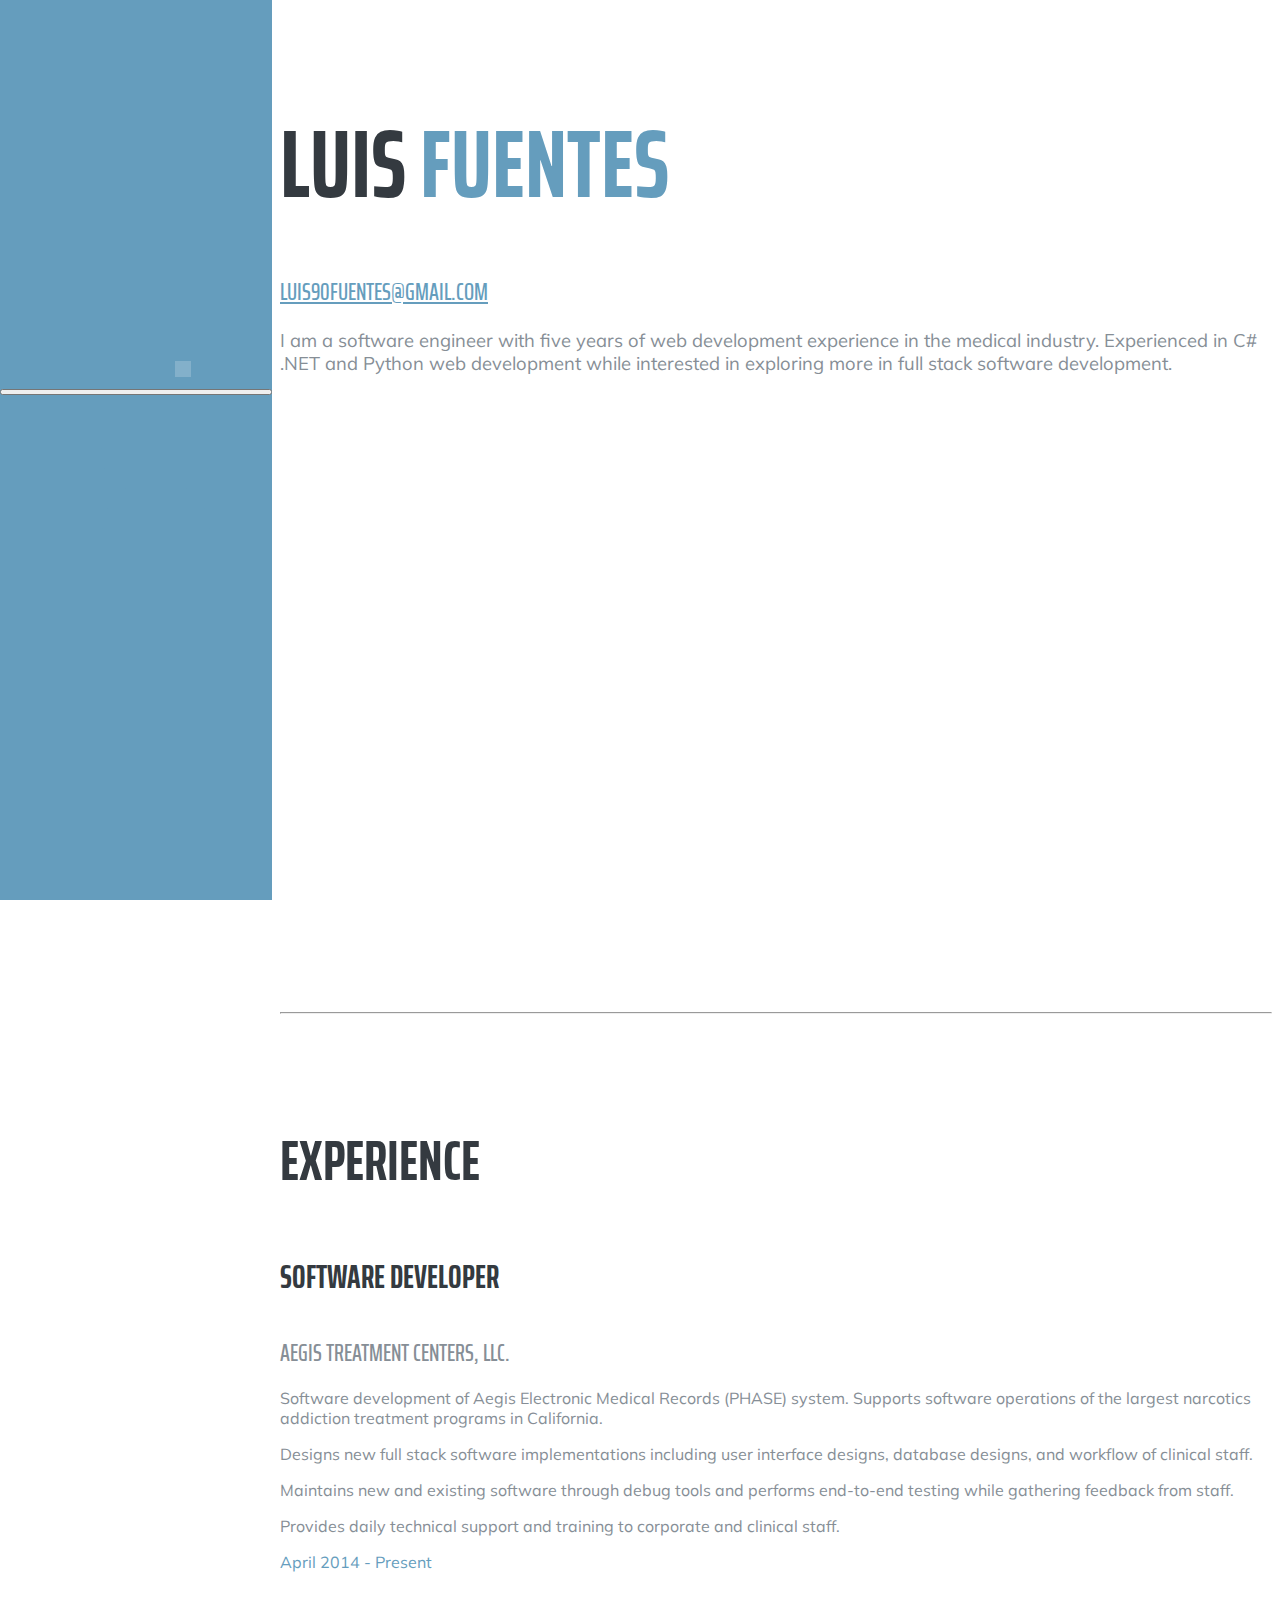
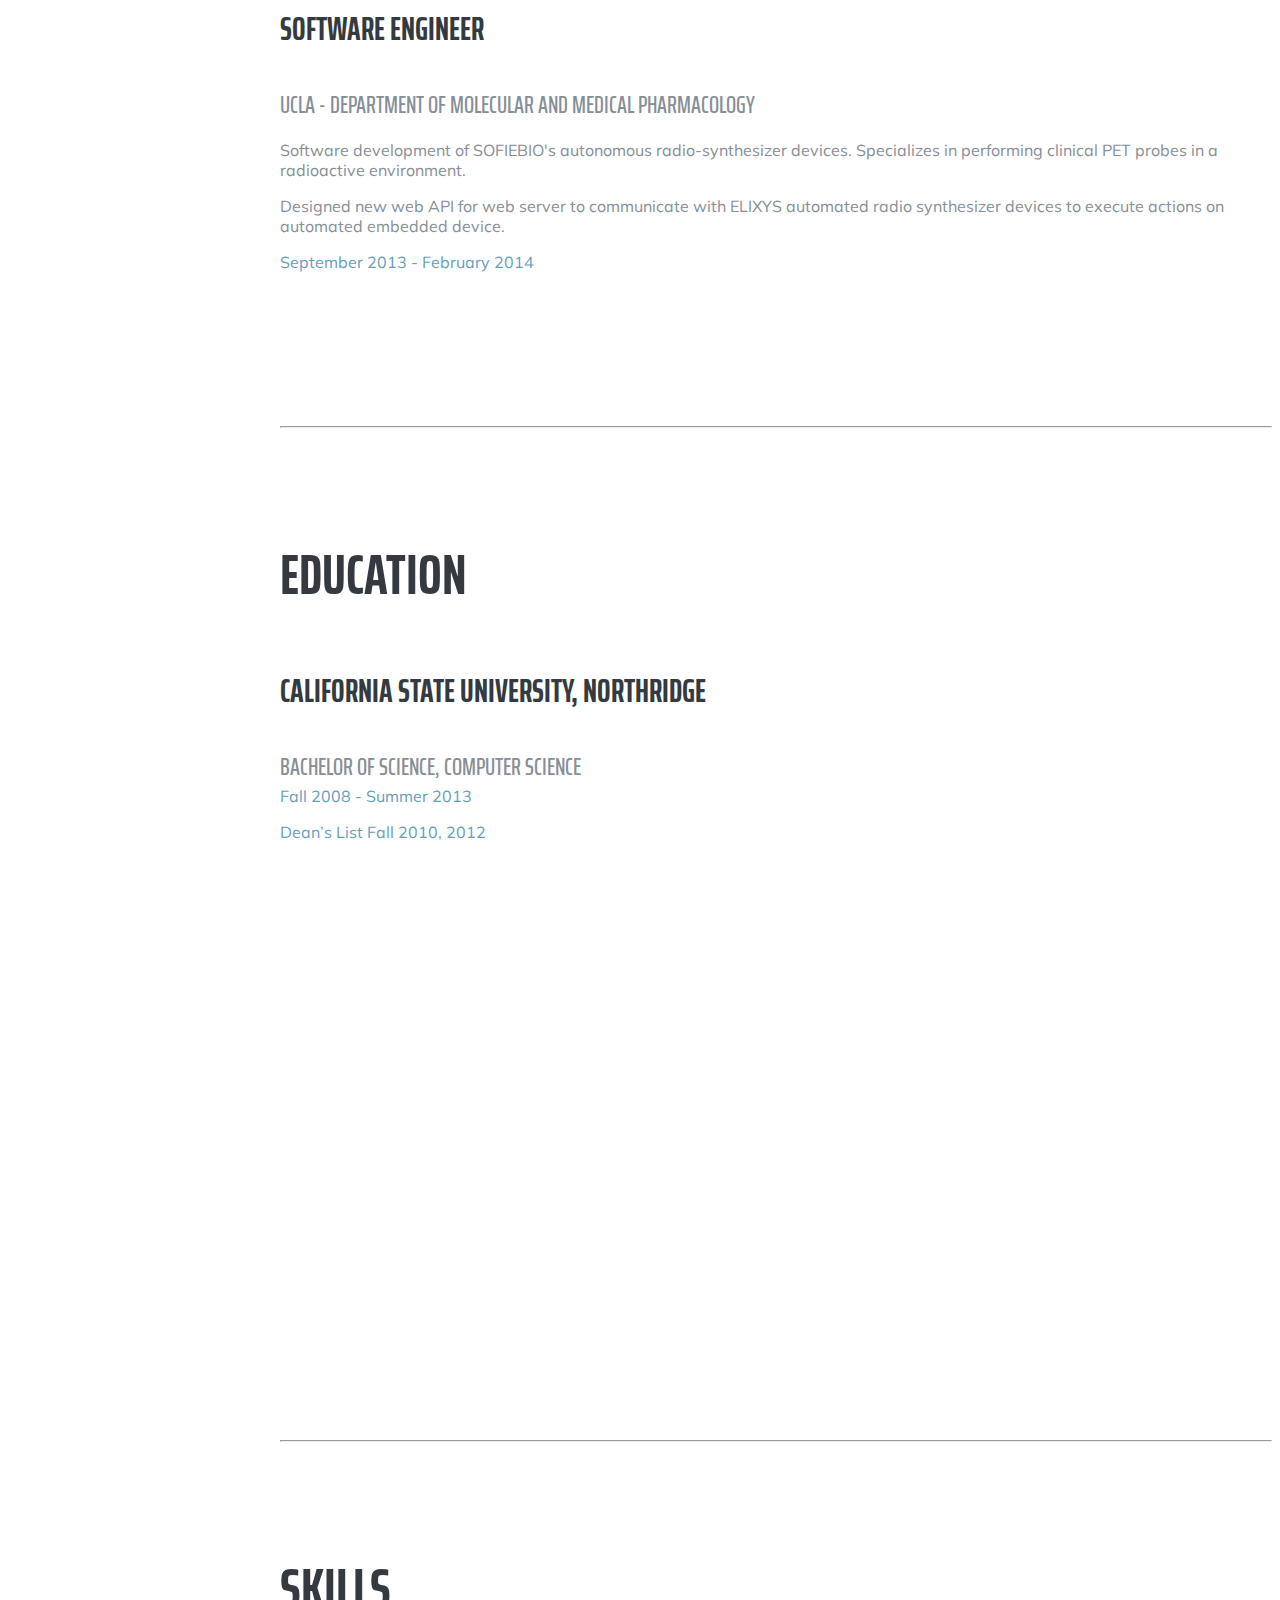
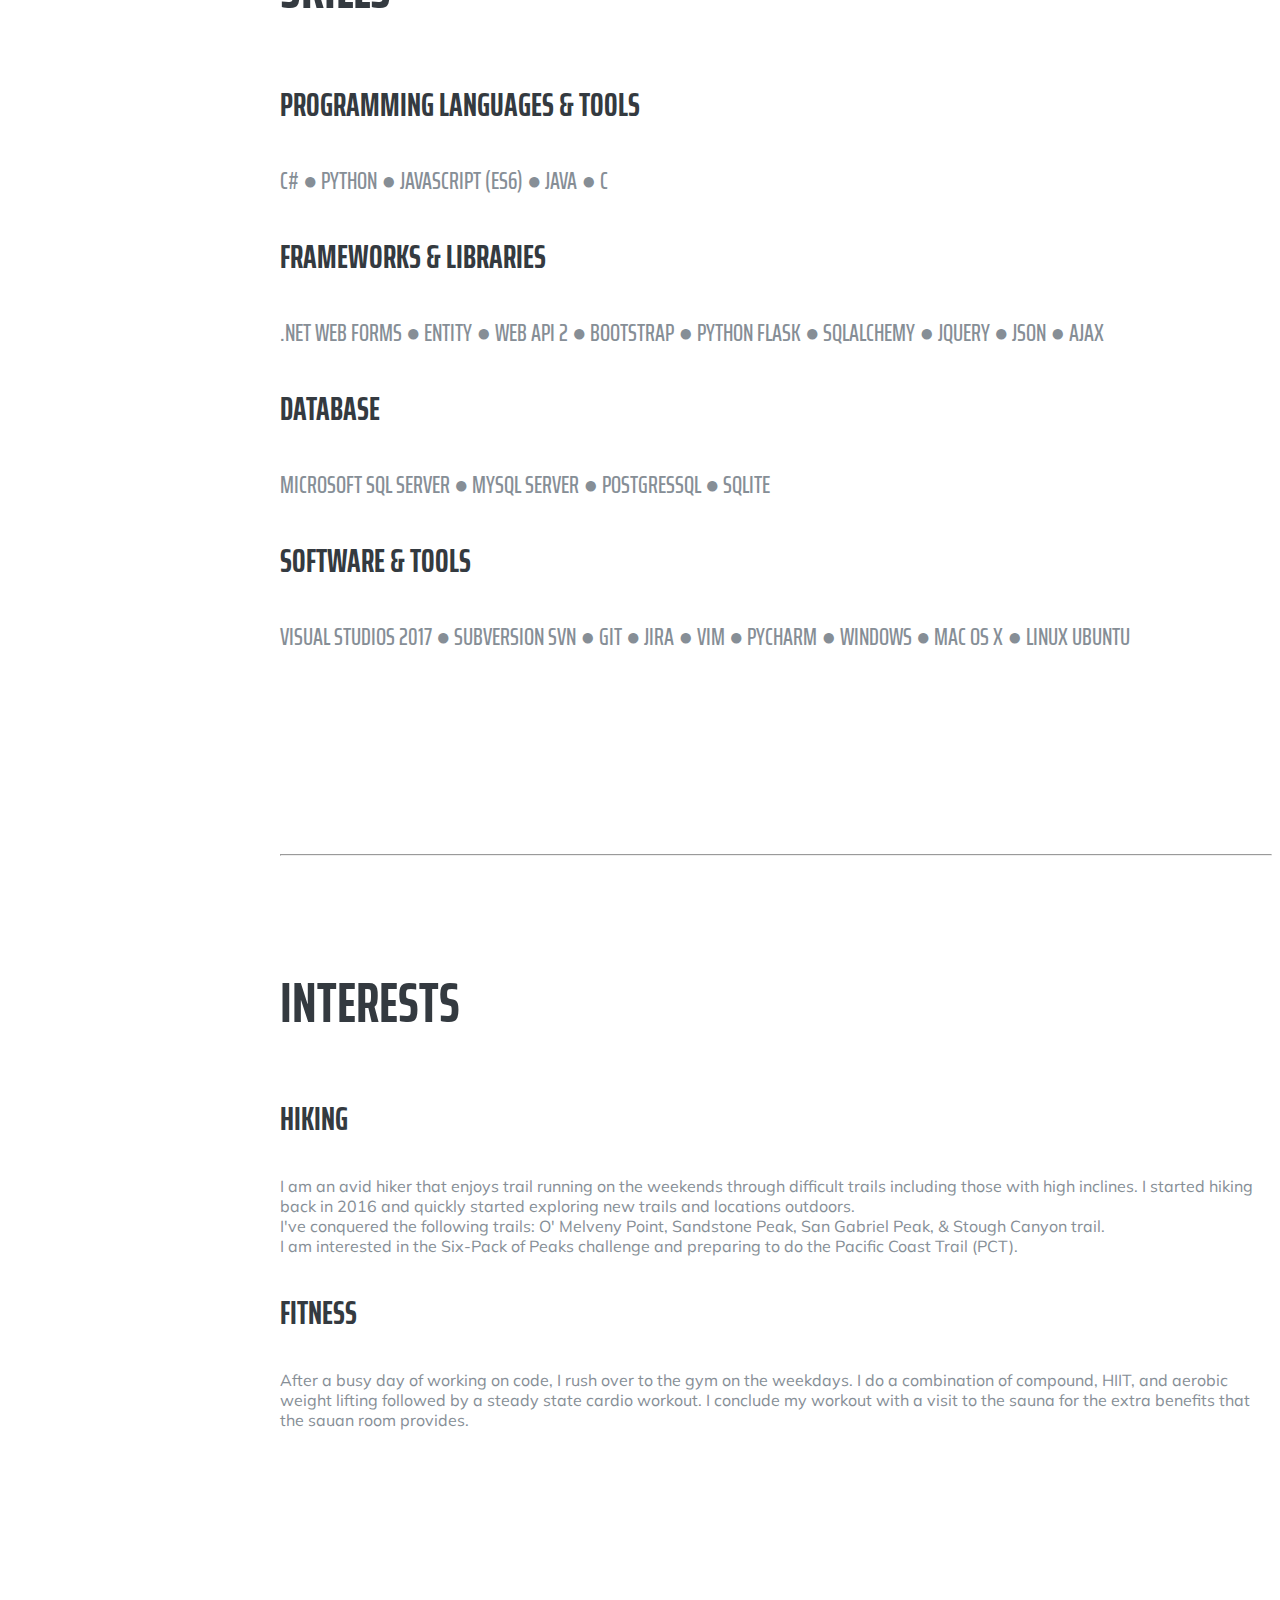
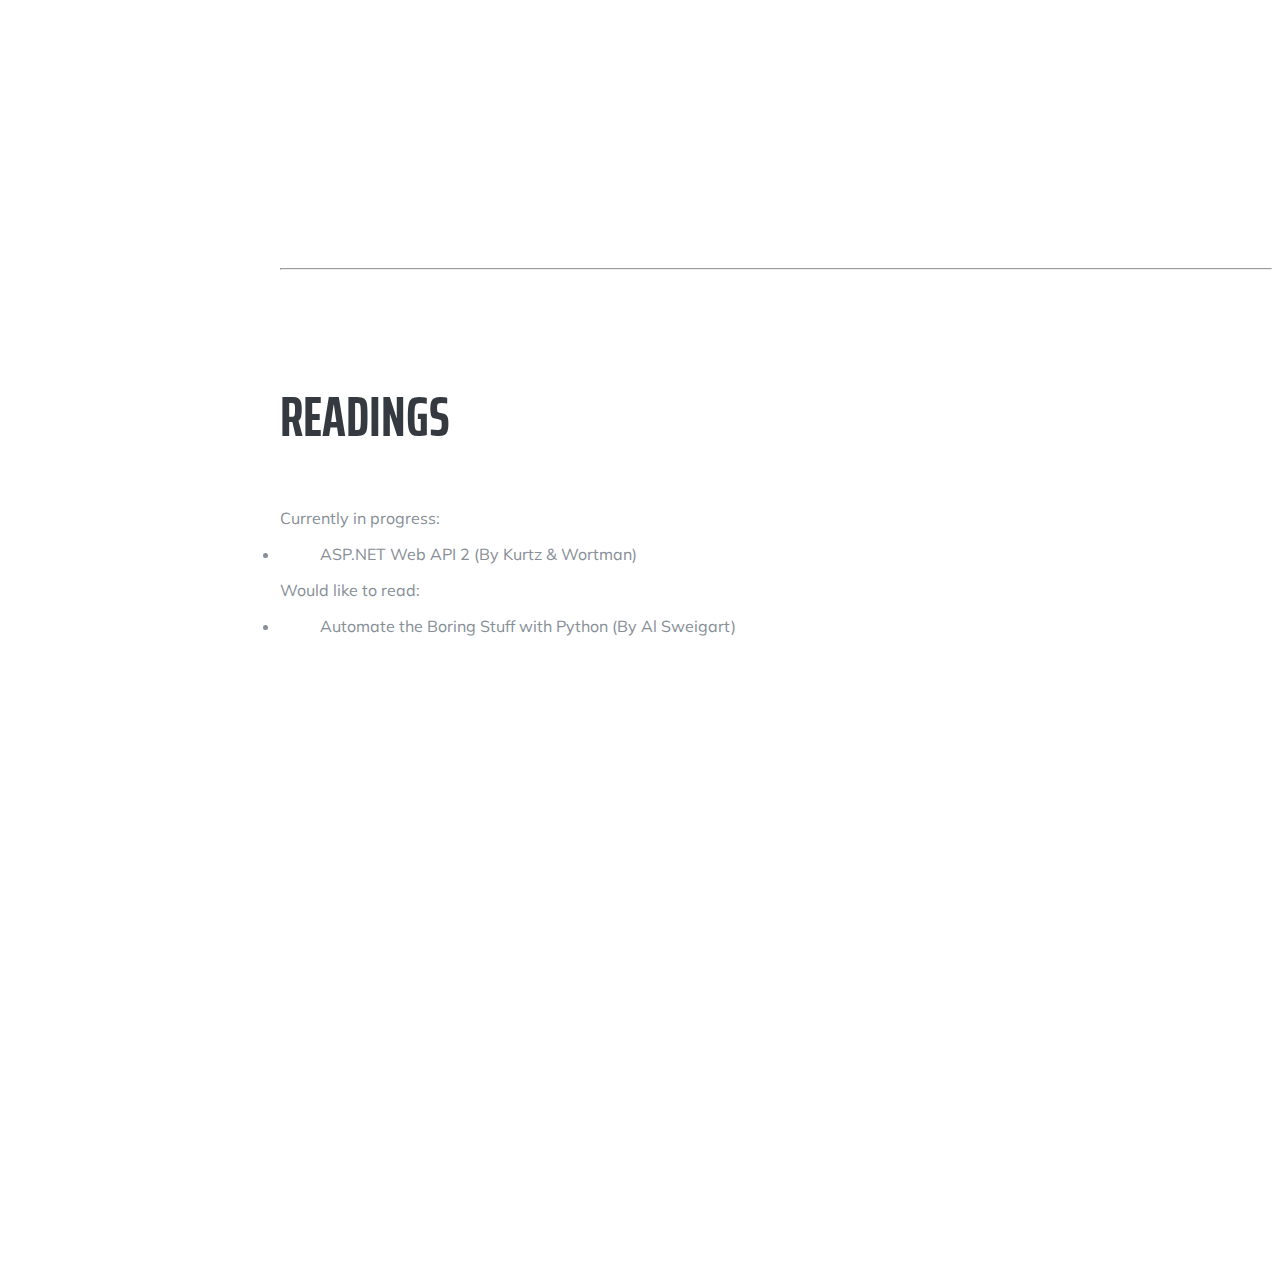
==== templates/index.html @ 5ee4e34f "First commit of website" ====
<!DOCTYPE html>
<html lang="en">

  <head>

    <meta charset="utf-8">
    <meta name="viewport" content="width=device-width, initial-scale=1, shrink-to-fit=no">
    <meta name="description" content="">
    <meta name="author" content="">

    <title>Luis Fuentes dot com</title>

    <!-- Bootstrap core CSS -->
    <link href="/static/vendor/bootstrap/css/bootstrap.min.css" rel="stylesheet">

    <!-- Custom fonts for this template -->
    <link href="https://fonts.googleapis.com/css?family=Saira+Extra+Condensed:500,700" rel="stylesheet">
    <link href="https://fonts.googleapis.com/css?family=Muli:400,400i,800,800i" rel="stylesheet">
    <!--
    <link href="/static/vendor/fontawesome-free/css/all.min.css" rel="stylesheet">
    -->
    <!-- Custom styles for this template -->
    
    <link href="/static/css/resume.min.css" rel="stylesheet">

  </head>

  <body id="page-top">

    <nav class="navbar navbar-expand-lg navbar-dark bg-primary fixed-top" id="sideNav">
      <a class="navbar-brand js-scroll-trigger" href="#page-top">
        <span class="d-block d-lg-none">Luis Fuentes</span>
        <span class="d-none d-lg-block">
          <img class="img-fluid img-profile rounded-circle mx-auto mb-2" src="static/img/profile.jpg" alt="">
        </span>
      </a>
      <button class="navbar-toggler" type="button" data-toggle="collapse" data-target="#navbarSupportedContent" aria-controls="navbarSupportedContent" aria-expanded="false" aria-label="Toggle navigation">
        <span class="navbar-toggler-icon"></span>
      </button>
      <div class="collapse navbar-collapse" id="navbarSupportedContent">
        <ul class="navbar-nav">
          <li class="nav-item">
            <a class="nav-link js-scroll-trigger" href="#about">About</a>
          </li>
          <li class="nav-item">
            <a class="nav-link js-scroll-trigger" href="#experience">Experience</a>
          </li>
          <li class="nav-item">
            <a class="nav-link js-scroll-trigger" href="#education">Education</a>
          </li>
          <li class="nav-item">
            <a class="nav-link js-scroll-trigger" href="#skills">Skills</a>
          </li>
          <li class="nav-item">
            <a class="nav-link js-scroll-trigger" href="#interests">Interests</a>
          </li>
          <li class="nav-item">
            <a class="nav-link js-scroll-trigger" href="#literature">Literature</a>
          </li>
        </ul>
      </div>
    </nav>

    <div class="container-fluid p-0">

      <section class="resume-section p-3 p-lg-5 d-flex d-column" id="about">
        <div class="my-auto">
          <h1 class="mb-0">Luis
            <span class="text-primary">Fuentes</span>
          </h1>
          <div class="subheading mb-5">
            <a href="mailto:name@email.com">luis90fuentes@gmail.com</a>
          </div>
          <p class="lead mb-5">
            I am a software engineer with five years of web development experience in the medical industry.
            Experienced in C# .NET and Python web development while interested in exploring more in full stack software development.
          </p>
        </div>
      </section>

      <hr class="m-0">

      <section class="resume-section p-3 p-lg-5 d-flex flex-column" id="experience">
        <div class="my-auto">
          <h2 class="mb-5">Experience</h2>

          <div class="resume-item d-flex flex-column flex-md-row mb-5">
            <div class="resume-content mr-auto">
              <h3 class="mb-0">Software Developer</h3>
              <div class="subheading mb-3">Aegis Treatment Centers, LLC.</div>
              <p>
                Software development of Aegis Electronic Medical Records (PHASE) system. Supports software operations of the largest narcotics addiction treatment programs in California.
              </p>
              <p>
                Designs new full stack software implementations including user interface designs, database designs, and workflow of clinical staff.
              </p>
              <p>
                Maintains new and existing software through debug tools and performs end-to-end testing while gathering feedback from staff.
              </p>
              <p>
                Provides daily technical support and training to corporate and clinical staff.
              </p>
            </div>
            <div class="resume-date text-md-right">
              <span class="text-primary">April 2014 - Present</span>
            </div>
          </div>

          <div class="resume-item d-flex flex-column flex-md-row mb-5">
            <div class="resume-content mr-auto">
              <h3 class="mb-0">Software Engineer</h3>
              <div class="subheading mb-3">UCLA - Department of Molecular and Medical Pharmacology</div>
              <p>
                Software development of SOFIEBIO's autonomous radio-synthesizer devices. Specializes in performing clinical PET probes in a radioactive environment.
              </p>
              <p>
                Designed new web API for web server to communicate with ELIXYS automated radio synthesizer devices to execute actions on automated embedded device.
              </p>
            </div>
            <div class="resume-date text-md-right">
              <span class="text-primary">September 2013 - February 2014</span>
            </div>
          </div>
        </div>
      </section>

      <hr class="m-0">

      <section class="resume-section p-3 p-lg-5 d-flex flex-column" id="education">
        <div class="my-auto">
          <h2 class="mb-5">Education</h2>

          <div class="resume-item d-flex flex-column flex-md-row mb-5">
            <div class="resume-content mr-auto">
              <h3 class="mb-0">California State University, Northridge</h3>
              <div class="subheading mb-3">Bachelor of Science, Computer Science</div>
            </div>
            <div class="resume-date text-md-right">
              <span class="text-primary">Fall 2008 - Summer 2013</span>
            </p>
              <span class="text-primary">Dean’s List Fall 2010, 2012</span>
            </div>
          </div>
        </div>
      </section>

      <hr class="m-0">

      <section class="resume-section p-3 p-lg-5 d-flex flex-column" id="skills">
        <div class="my-auto">
          <h2 class="mb-5">Skills</h2>
          <h3 class="mb-0">Programming Languages &amp; Tools</h3>
          <div class="subheading mb-3">
            <p>
              C# ● Python ● JavaScript (ES6) ● Java ● C
            </p>
          </div>

          <h3 class="mb-0">Frameworks &amp; Libraries</h3>
          <div class="subheading mb-3">
            <p>
              .NET Web Forms ● Entity ● Web API 2 ● Bootstrap
              ● Python Flask ● SQLAlchemy ● jQuery ● JSON ● Ajax 
            </p>
          </div>



          <h3 class="mb-0">Database</h3>
          <div class="subheading mb-3">
            <p>
              Microsoft SQL Server ● MySQL Server ● PostgresSQL ● Sqlite
            </p>
          </div>

          <h3 class="mb-0">Software &amp; Tools</h3>
          <div class="subheading mb-3">
            <p>
              Visual Studios 2017 ● Subversion SVN ● Git ● JIRA ● VIM ● PyCharm
              ● Windows ● Mac OS X ● Linux Ubuntu
            </p>
          </div>
        </div>
      </section>

      <hr class="m-0">

      <section class="resume-section p-3 p-lg-5 d-flex flex-column" id="interests">
        <div class="my-auto">
          <h2 class="mb-5">Interests</h2>
          <h3 class="mb-0">Hiking</h3>
          <div class="mb-0">
            <p>
              I am an avid hiker that enjoys trail running on the weekends through difficult trails including those with high inclines. I started hiking back in 2016 and quickly started exploring new   trails and locations outdoors.
              <br />
              I've conquered the following trails: O' Melveny Point, Sandstone Peak, San Gabriel Peak, & Stough Canyon trail.
              <br />
              I am interested in the Six-Pack of Peaks challenge and preparing to do the Pacific Coast Trail (PCT).
            </p>
            <p>
            </p>
          </div>

          <h3 class="mb-0">Fitness</h3>
          <div class="mb-0">
            <p>
              After a busy day of working on code, I rush over to the gym on the weekdays. I do a combination of compound, HIIT, and aerobic weight lifting followed by a steady state cardio workout. I conclude my workout with a visit to the sauna for the extra benefits that the sauan room provides.
            </p>
          </div>

        </div>
      </section>

      <hr class="m-0">

      <section class="resume-section p-3 p-lg-5 d-flex flex-column" id="literature">
        <div class="my-auto">
            <h2 class="mb-5">Readings</h2>
            <p>
              Currently in progress:
            </p>
            <li>
              <ul>
                ASP.NET Web API 2 (By Kurtz & Wortman)

              </ul>
            </li>
            <p>
              Would like to read:
            </p>
            <li>
              <ul>
                Automate the Boring Stuff with Python (By Al Sweigart)
              </ul>
            </li>
          </div>
      </section>

    </div>

    <!-- Bootstrap core JavaScript -->
    <script src="/static/vendor/jquery/jquery.min.js"></script>
    <script src="/static/vendor/bootstrap/js/bootstrap.bundle.min.js"></script>

    <!-- Plugin JavaScript -->
    <script src="/static/vendor/jquery-easing/jquery.easing.min.js"></script>

    <!-- Custom scripts for this template -->
    <script src="/static/js/resume.min.js"></script>

  </body>

</html>
---- static/css/resume.min.css ----
/*!
 * Start Bootstrap - Resume v5.0.2 (https://startbootstrap.com/template-overviews/resume)
 * Copyright 2013-2018 Start Bootstrap
 * Licensed under MIT (https://github.com/BlackrockDigital/startbootstrap-resume/blob/master/LICENSE)
 */body{font-family:Muli,-apple-system,BlinkMacSystemFont,'Segoe UI',Roboto,'Helvetica Neue',Arial,sans-serif,'Apple Color Emoji','Segoe UI Emoji','Segoe UI Symbol','Noto Color Emoji';padding-top:54px;color:#868e96}@media (min-width:992px){body{padding-top:0;padding-left:17rem}}h1,h2,h3,h4,h5,h6{font-family:'Saira Extra Condensed',-apple-system,BlinkMacSystemFont,'Segoe UI',Roboto,'Helvetica Neue',Arial,sans-serif,'Apple Color Emoji','Segoe UI Emoji','Segoe UI Symbol','Noto Color Emoji';font-weight:700;text-transform:uppercase;color:#343a40}h1{font-size:6rem;line-height:5.5rem}h2{font-size:3.5rem}h3{font-size:2rem}p.lead{font-size:1.15rem;font-weight:400}.subheading{text-transform:uppercase;font-weight:500;font-family:'Saira Extra Condensed',-apple-system,BlinkMacSystemFont,'Segoe UI',Roboto,'Helvetica Neue',Arial,sans-serif,'Apple Color Emoji','Segoe UI Emoji','Segoe UI Symbol','Noto Color Emoji';font-size:1.5rem}.social-icons a{display:inline-block;height:3.5rem;width:3.5rem;background-color:#495057;color:#fff!important;border-radius:100%;text-align:center;font-size:1.5rem;line-height:3.5rem;margin-right:1rem}.social-icons a:last-child{margin-right:0}.social-icons a:hover{background-color:#659DBD}.dev-icons{font-size:3rem}.dev-icons .list-inline-item i:hover{color:#659DBD}#sideNav .navbar-nav .nav-item .nav-link{font-weight:800;letter-spacing:.05rem;text-transform:uppercase}#sideNav .navbar-toggler:focus{outline-color:#d48a6e}@media (min-width:992px){#sideNav{text-align:center;position:fixed;top:0;left:0;display:-webkit-box;display:-ms-flexbox;display:flex;-webkit-box-orient:vertical;-webkit-box-direction:normal;-ms-flex-direction:column;flex-direction:column;width:17rem;height:100vh}#sideNav .navbar-brand{display:-webkit-box;display:-ms-flexbox;display:flex;margin:auto auto 0;padding:.5rem}#sideNav .navbar-brand .img-profile{max-width:10rem;max-height:10rem;border:.5rem solid rgba(255,255,255,.2)}#sideNav .navbar-collapse{display:-webkit-box;display:-ms-flexbox;display:flex;-webkit-box-align:start;-ms-flex-align:start;align-items:flex-start;-webkit-box-flex:0;-ms-flex-positive:0;flex-grow:0;width:100%;margin-bottom:auto}#sideNav .navbar-collapse .navbar-nav{-webkit-box-orient:vertical;-webkit-box-direction:normal;-ms-flex-direction:column;flex-direction:column;width:100%}#sideNav .navbar-collapse .navbar-nav .nav-item{display:block}#sideNav .navbar-collapse .navbar-nav .nav-item .nav-link{display:block}}section.resume-section{padding-top:5rem!important;padding-bottom:5rem!important;max-width:75rem}section.resume-section .resume-item .resume-date{min-width:none}@media (min-width:768px){section.resume-section{min-height:100vh}section.resume-section .resume-item .resume-date{min-width:18rem}}@media (min-width:992px){section.resume-section{padding-top:3rem!important;padding-bottom:3rem!important}}.bg-primary{background-color:#659DBD!important}.text-primary{color:#659DBD!important}a{color:#659DBD}a:active,a:focus,a:hover{color:#824027}
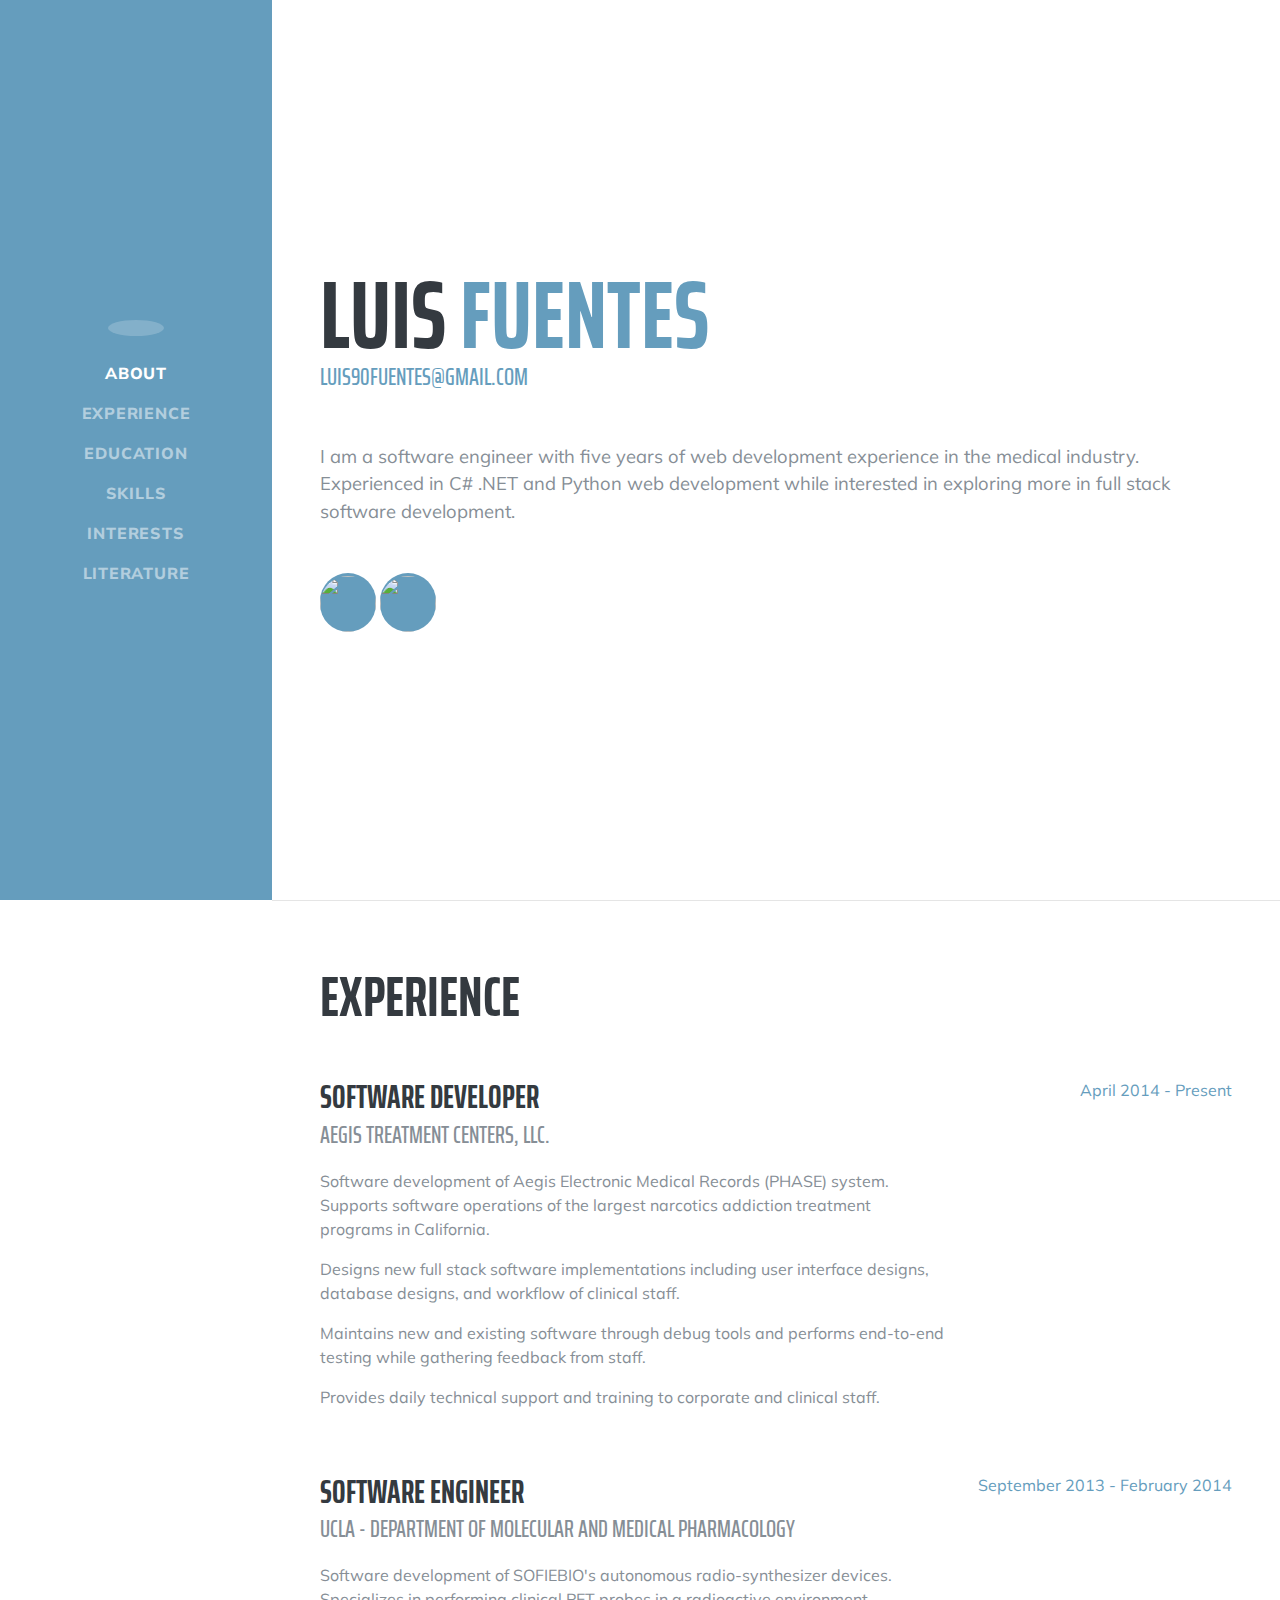
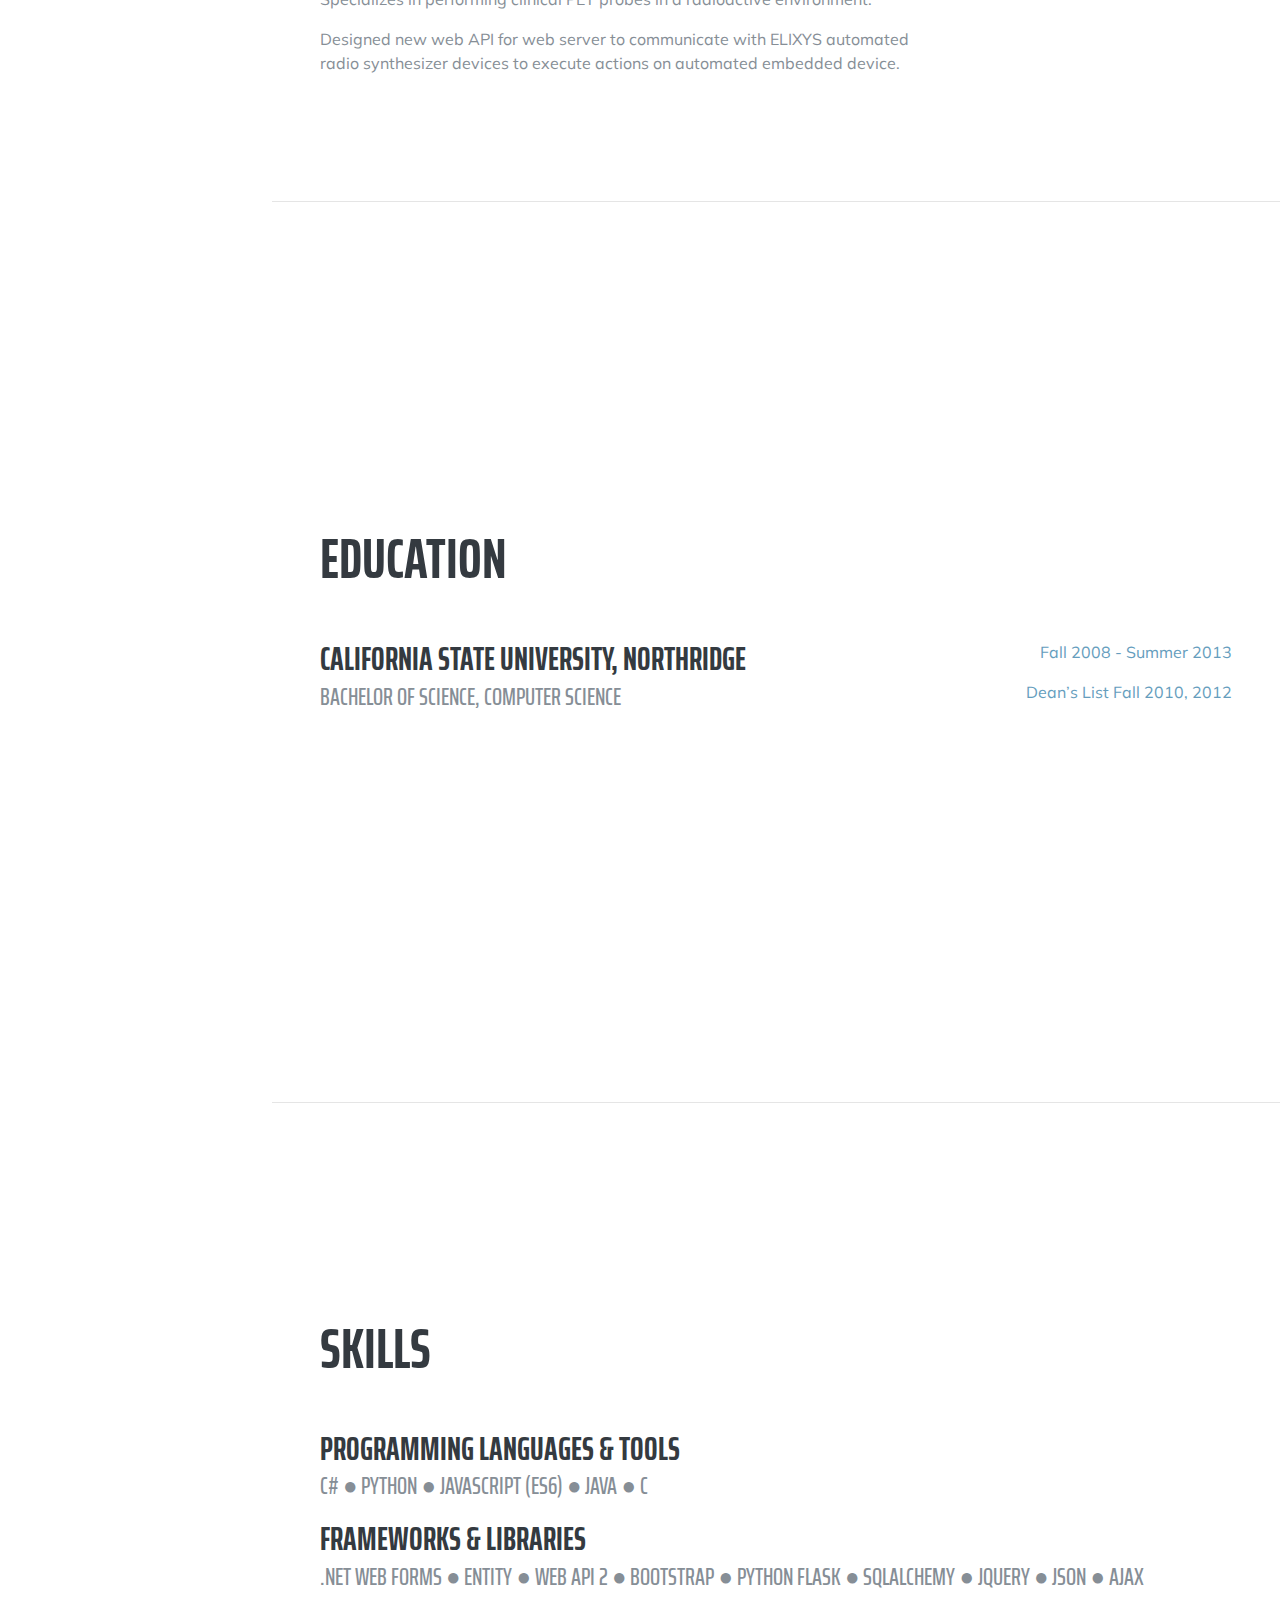
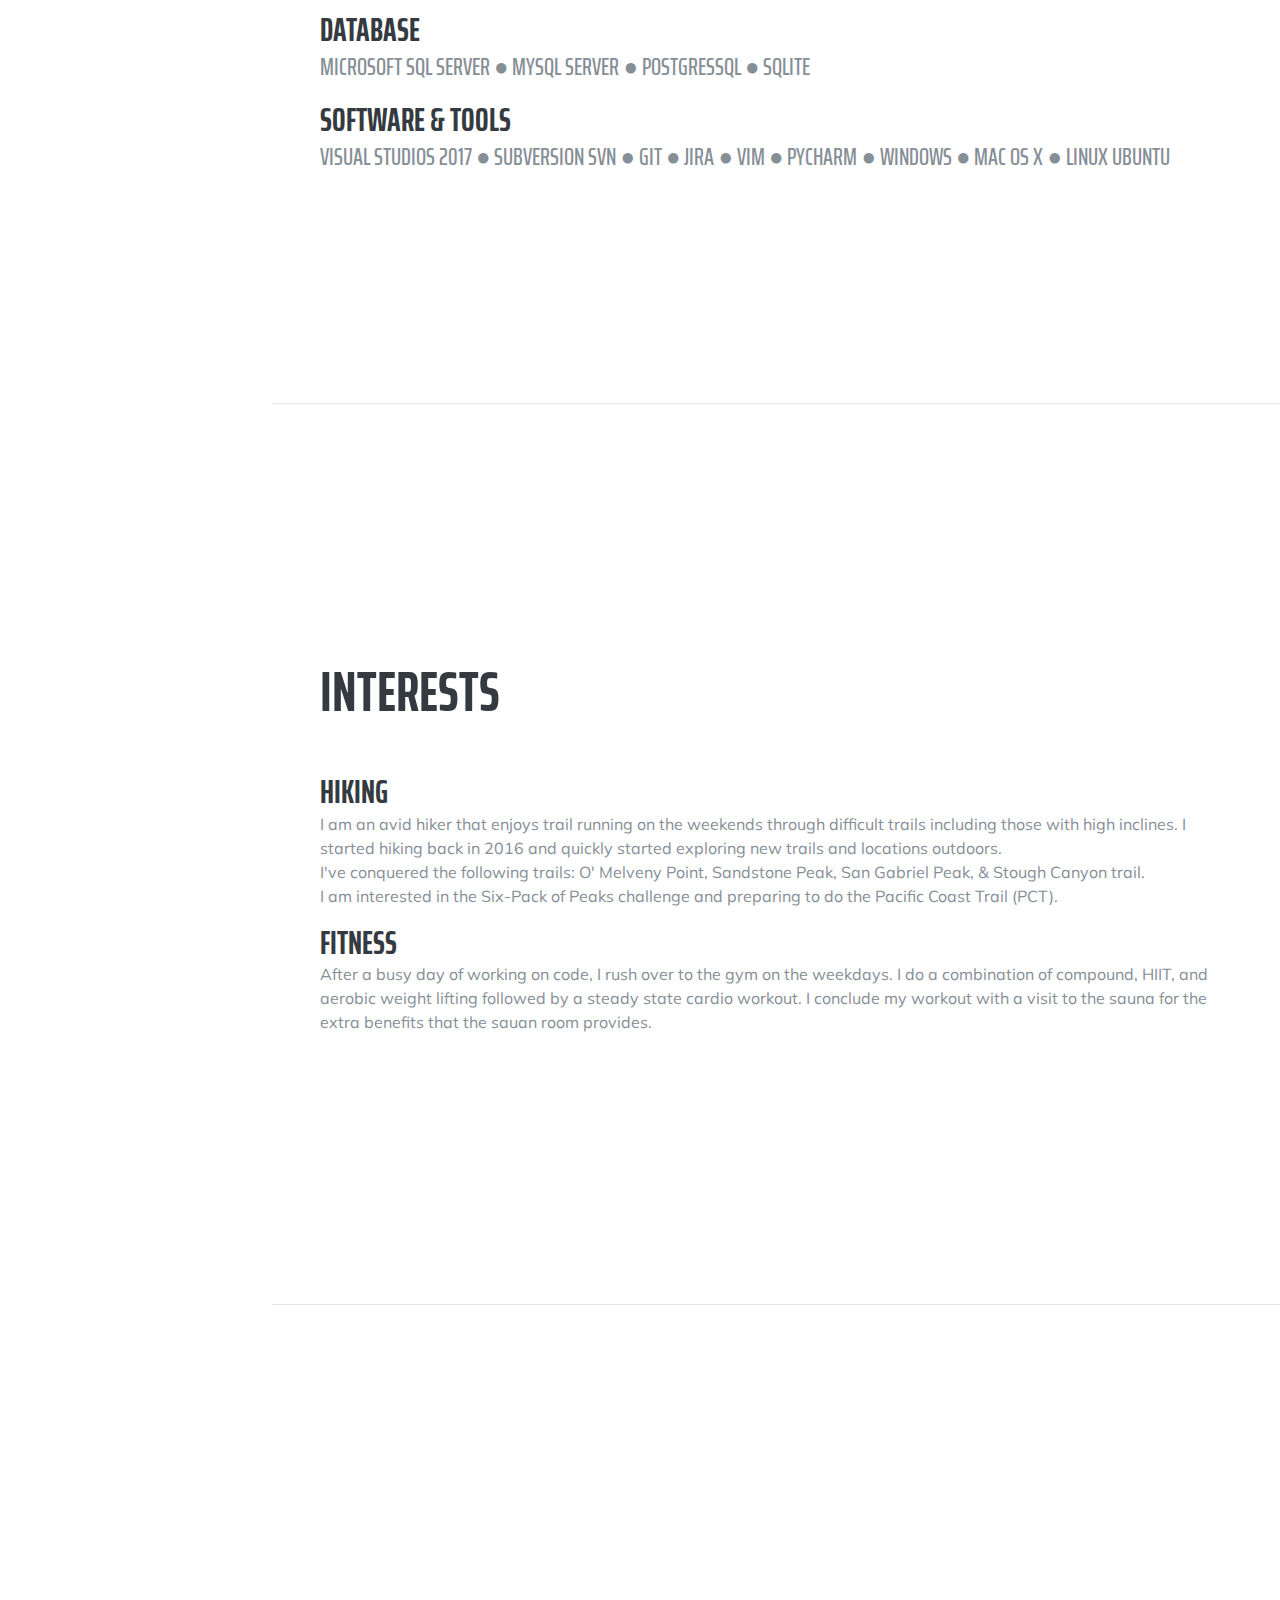
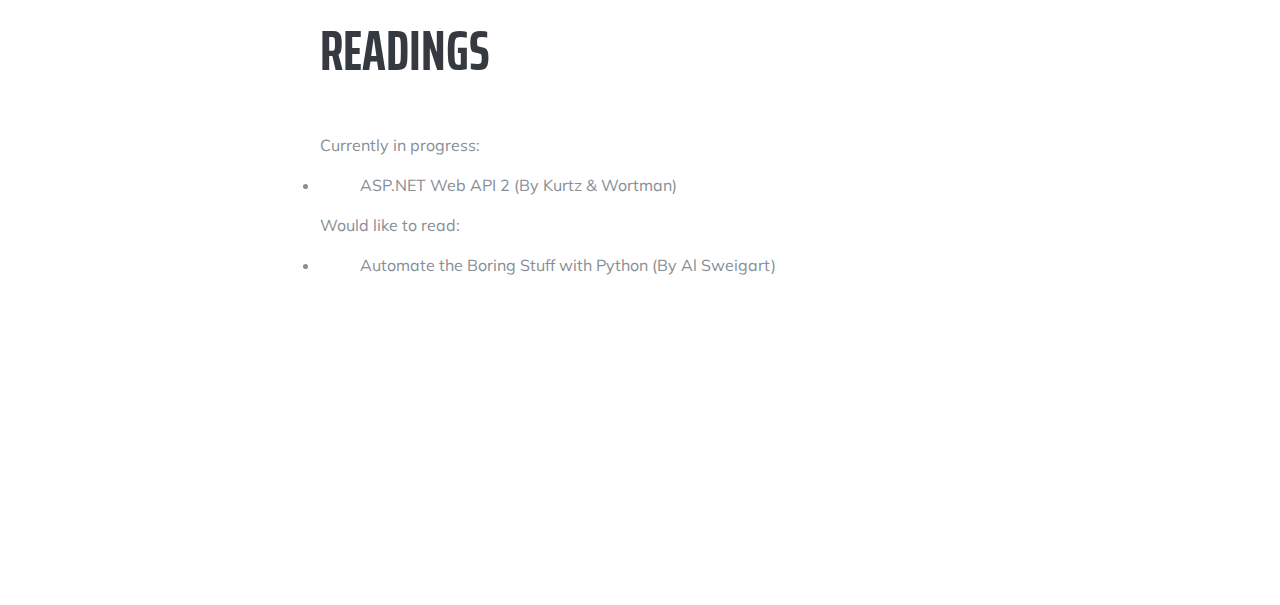
==== commit b1bcec8c: "Added icons for github, linkedin" ====
--- a/templates/index.html
+++ b/templates/index.html
@@ -75,7 +75,19 @@
             I am a software engineer with five years of web development experience in the medical industry.
             Experienced in C# .NET and Python web development while interested in exploring more in full stack software development.
           </p>
-        </div>
+          <div class="social-icons">
+            <a href="https://www.linkedin.com/in/luisfuentes90/">
+              <img src="static/img/linkedin-icon.png" alt="">
+            </a>
+
+             <a href="https://github.com/LuisFuentes">
+              <img src="static/img/github-icon.png" alt="">
+            </a>
+              
+
+              
+          </div>
+      </div>
       </section>
 
       <hr class="m-0">
--- a/static/css/resume.min.css
+++ b/static/css/resume.min.css
@@ -2,4 +2,4 @@
  * Start Bootstrap - Resume v5.0.2 (https://startbootstrap.com/template-overviews/resume)
  * Copyright 2013-2018 Start Bootstrap
  * Licensed under MIT (https://github.com/BlackrockDigital/startbootstrap-resume/blob/master/LICENSE)
- */body{font-family:Muli,-apple-system,BlinkMacSystemFont,'Segoe UI',Roboto,'Helvetica Neue',Arial,sans-serif,'Apple Color Emoji','Segoe UI Emoji','Segoe UI Symbol','Noto Color Emoji';padding-top:54px;color:#868e96}@media (min-width:992px){body{padding-top:0;padding-left:17rem}}h1,h2,h3,h4,h5,h6{font-family:'Saira Extra Condensed',-apple-system,BlinkMacSystemFont,'Segoe UI',Roboto,'Helvetica Neue',Arial,sans-serif,'Apple Color Emoji','Segoe UI Emoji','Segoe UI Symbol','Noto Color Emoji';font-weight:700;text-transform:uppercase;color:#343a40}h1{font-size:6rem;line-height:5.5rem}h2{font-size:3.5rem}h3{font-size:2rem}p.lead{font-size:1.15rem;font-weight:400}.subheading{text-transform:uppercase;font-weight:500;font-family:'Saira Extra Condensed',-apple-system,BlinkMacSystemFont,'Segoe UI',Roboto,'Helvetica Neue',Arial,sans-serif,'Apple Color Emoji','Segoe UI Emoji','Segoe UI Symbol','Noto Color Emoji';font-size:1.5rem}.social-icons a{display:inline-block;height:3.5rem;width:3.5rem;background-color:#495057;color:#fff!important;border-radius:100%;text-align:center;font-size:1.5rem;line-height:3.5rem;margin-right:1rem}.social-icons a:last-child{margin-right:0}.social-icons a:hover{background-color:#659DBD}.dev-icons{font-size:3rem}.dev-icons .list-inline-item i:hover{color:#659DBD}#sideNav .navbar-nav .nav-item .nav-link{font-weight:800;letter-spacing:.05rem;text-transform:uppercase}#sideNav .navbar-toggler:focus{outline-color:#d48a6e}@media (min-width:992px){#sideNav{text-align:center;position:fixed;top:0;left:0;display:-webkit-box;display:-ms-flexbox;display:flex;-webkit-box-orient:vertical;-webkit-box-direction:normal;-ms-flex-direction:column;flex-direction:column;width:17rem;height:100vh}#sideNav .navbar-brand{display:-webkit-box;display:-ms-flexbox;display:flex;margin:auto auto 0;padding:.5rem}#sideNav .navbar-brand .img-profile{max-width:10rem;max-height:10rem;border:.5rem solid rgba(255,255,255,.2)}#sideNav .navbar-collapse{display:-webkit-box;display:-ms-flexbox;display:flex;-webkit-box-align:start;-ms-flex-align:start;align-items:flex-start;-webkit-box-flex:0;-ms-flex-positive:0;flex-grow:0;width:100%;margin-bottom:auto}#sideNav .navbar-collapse .navbar-nav{-webkit-box-orient:vertical;-webkit-box-direction:normal;-ms-flex-direction:column;flex-direction:column;width:100%}#sideNav .navbar-collapse .navbar-nav .nav-item{display:block}#sideNav .navbar-collapse .navbar-nav .nav-item .nav-link{display:block}}section.resume-section{padding-top:5rem!important;padding-bottom:5rem!important;max-width:75rem}section.resume-section .resume-item .resume-date{min-width:none}@media (min-width:768px){section.resume-section{min-height:100vh}section.resume-section .resume-item .resume-date{min-width:18rem}}@media (min-width:992px){section.resume-section{padding-top:3rem!important;padding-bottom:3rem!important}}.bg-primary{background-color:#659DBD!important}.text-primary{color:#659DBD!important}a{color:#659DBD}a:active,a:focus,a:hover{color:#824027}
+ */body{font-family:Muli,-apple-system,BlinkMacSystemFont,'Segoe UI',Roboto,'Helvetica Neue',Arial,sans-serif,'Apple Color Emoji','Segoe UI Emoji','Segoe UI Symbol','Noto Color Emoji';padding-top:54px;color:#868e96}@media (min-width:992px){body{padding-top:0;padding-left:17rem}}h1,h2,h3,h4,h5,h6{font-family:'Saira Extra Condensed',-apple-system,BlinkMacSystemFont,'Segoe UI',Roboto,'Helvetica Neue',Arial,sans-serif,'Apple Color Emoji','Segoe UI Emoji','Segoe UI Symbol','Noto Color Emoji';font-weight:700;text-transform:uppercase;color:#343a40}h1{font-size:6rem;line-height:5.5rem}h2{font-size:3.5rem}h3{font-size:2rem}p.lead{font-size:1.15rem;font-weight:400}.subheading{text-transform:uppercase;font-weight:500;font-family:'Saira Extra Condensed',-apple-system,BlinkMacSystemFont,'Segoe UI',Roboto,'Helvetica Neue',Arial,sans-serif,'Apple Color Emoji','Segoe UI Emoji','Segoe UI Symbol','Noto Color Emoji';font-size:1.5rem}.social-icons a, img{display:inline-block;height:3.5rem;width:3.5rem;background-color:#659dbd;color:#fff!important;border-radius:100%;text-align:center;font-size:1.5rem;line-height:3.5rem;margin-right:1rem}.social-icons a, img:last-child{margin-right:0}.social-icons a, img:hover{background-color:#659DBD}.dev-icons{font-size:3rem}.dev-icons .list-inline-item i:hover{color:#659DBD}#sideNav .navbar-nav .nav-item .nav-link{font-weight:800;letter-spacing:.05rem;text-transform:uppercase}#sideNav .navbar-toggler:focus{outline-color:#d48a6e}@media (min-width:992px){#sideNav{text-align:center;position:fixed;top:0;left:0;display:-webkit-box;display:-ms-flexbox;display:flex;-webkit-box-orient:vertical;-webkit-box-direction:normal;-ms-flex-direction:column;flex-direction:column;width:17rem;height:100vh}#sideNav .navbar-brand{display:-webkit-box;display:-ms-flexbox;display:flex;margin:auto auto 0;padding:.5rem}#sideNav .navbar-brand .img-profile{max-width:10rem;max-height:10rem;border:.5rem solid rgba(255,255,255,.2)}#sideNav .navbar-collapse{display:-webkit-box;display:-ms-flexbox;display:flex;-webkit-box-align:start;-ms-flex-align:start;align-items:flex-start;-webkit-box-flex:0;-ms-flex-positive:0;flex-grow:0;width:100%;margin-bottom:auto}#sideNav .navbar-collapse .navbar-nav{-webkit-box-orient:vertical;-webkit-box-direction:normal;-ms-flex-direction:column;flex-direction:column;width:100%}#sideNav .navbar-collapse .navbar-nav .nav-item{display:block}#sideNav .navbar-collapse .navbar-nav .nav-item .nav-link{display:block}}section.resume-section{padding-top:5rem!important;padding-bottom:5rem!important;max-width:75rem}section.resume-section .resume-item .resume-date{min-width:none}@media (min-width:768px){section.resume-section{min-height:100vh}section.resume-section .resume-item .resume-date{min-width:18rem}}@media (min-width:992px){section.resume-section{padding-top:3rem!important;padding-bottom:3rem!important}}.bg-primary{background-color:#659DBD!important}.text-primary{color:#659DBD!important}a{color:#659DBD}a:active,a:focus,a:hover{color:#824027}
